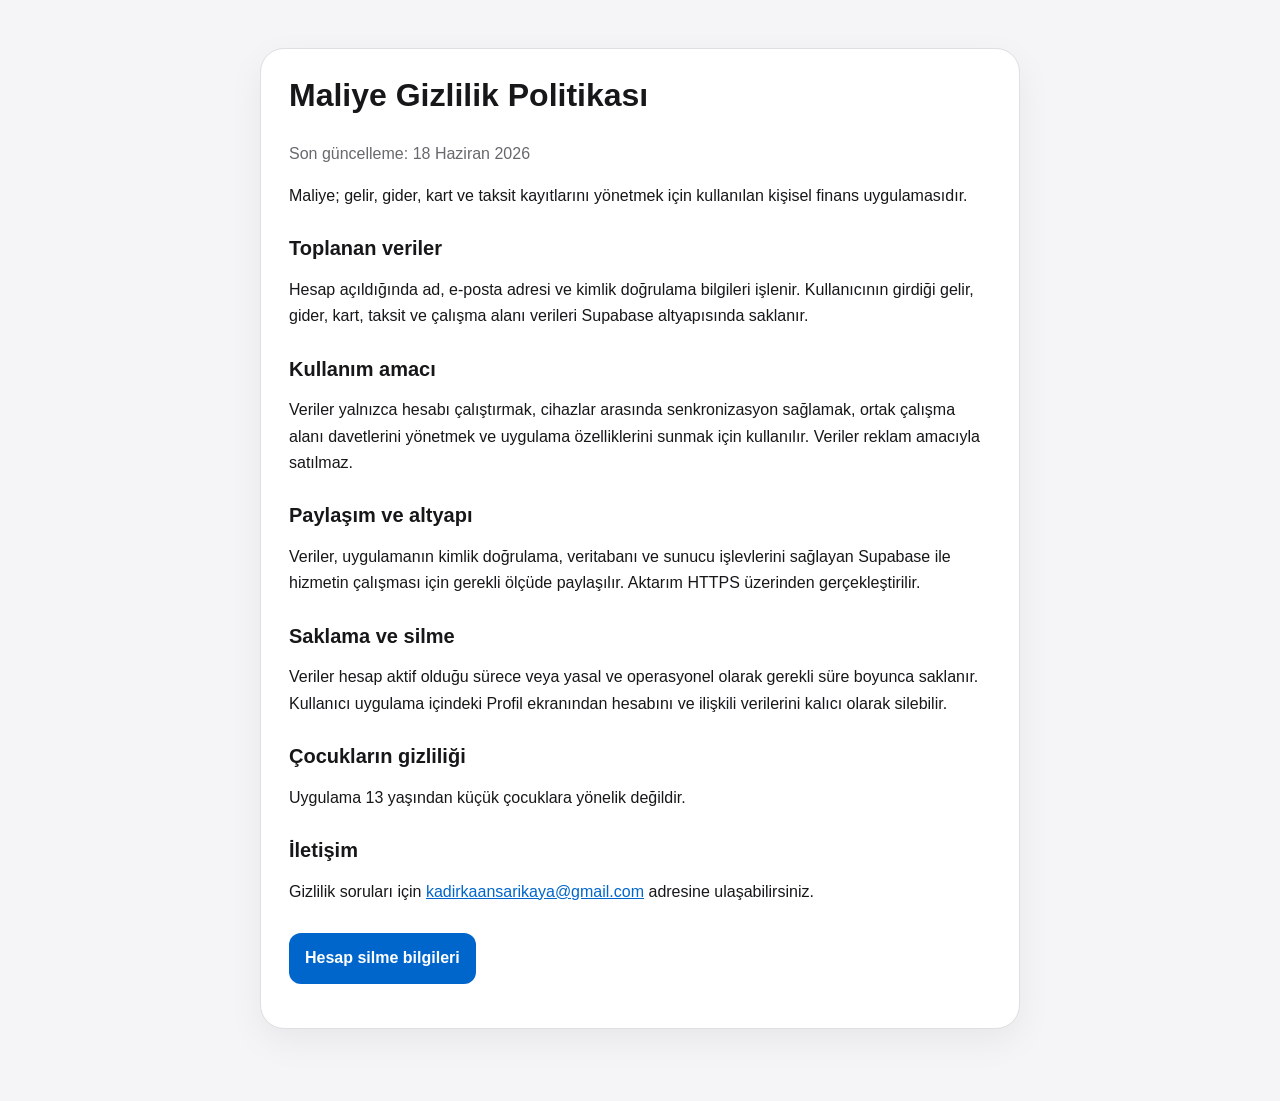
==== privacy/index.html @ ed548df0 "Publish Maliye legal pages" ====
<!doctype html>
<html lang="tr">
  <head>
    <meta charset="utf-8">
    <meta name="viewport" content="width=device-width, initial-scale=1">
    <title>Maliye Gizlilik Politikası</title>
    <link rel="stylesheet" href="../styles.css">
  </head>
  <body>
    <main>
      <article>
        <h1>Maliye Gizlilik Politikası</h1>
        <p class="meta">Son güncelleme: 18 Haziran 2026</p>
        <p>Maliye; gelir, gider, kart ve taksit kayıtlarını yönetmek için kullanılan kişisel finans uygulamasıdır.</p>

        <h2>Toplanan veriler</h2>
        <p>Hesap açıldığında ad, e-posta adresi ve kimlik doğrulama bilgileri işlenir. Kullanıcının girdiği gelir, gider, kart, taksit ve çalışma alanı verileri Supabase altyapısında saklanır.</p>

        <h2>Kullanım amacı</h2>
        <p>Veriler yalnızca hesabı çalıştırmak, cihazlar arasında senkronizasyon sağlamak, ortak çalışma alanı davetlerini yönetmek ve uygulama özelliklerini sunmak için kullanılır. Veriler reklam amacıyla satılmaz.</p>

        <h2>Paylaşım ve altyapı</h2>
        <p>Veriler, uygulamanın kimlik doğrulama, veritabanı ve sunucu işlevlerini sağlayan Supabase ile hizmetin çalışması için gerekli ölçüde paylaşılır. Aktarım HTTPS üzerinden gerçekleştirilir.</p>

        <h2>Saklama ve silme</h2>
        <p>Veriler hesap aktif olduğu sürece veya yasal ve operasyonel olarak gerekli süre boyunca saklanır. Kullanıcı uygulama içindeki Profil ekranından hesabını ve ilişkili verilerini kalıcı olarak silebilir.</p>

        <h2>Çocukların gizliliği</h2>
        <p>Uygulama 13 yaşından küçük çocuklara yönelik değildir.</p>

        <h2>İletişim</h2>
        <p>Gizlilik soruları için <a href="mailto:kadirkaansarikaya@gmail.com">kadirkaansarikaya@gmail.com</a> adresine ulaşabilirsiniz.</p>
        <p><a class="button" href="../delete-account/">Hesap silme bilgileri</a></p>
      </article>
    </main>
  </body>
</html>
---- styles.css ----
:root {
  color-scheme: light;
  font-family: -apple-system, BlinkMacSystemFont, "Segoe UI", sans-serif;
}

body {
  margin: 0;
  background: #f5f5f7;
  color: #171719;
}

main {
  max-width: 760px;
  margin: 0 auto;
  padding: 48px 22px 72px;
}

article {
  padding: 28px;
  border: 1px solid #dedee3;
  border-radius: 24px;
  background: #fff;
  box-shadow: 0 12px 36px rgba(0, 0, 0, 0.06);
}

h1 {
  margin-top: 0;
  font-size: 32px;
}

h2 {
  margin-top: 28px;
  font-size: 20px;
}

p {
  line-height: 1.65;
}

a {
  color: #0066cc;
}

.meta {
  color: #68686d;
}

.button {
  display: inline-block;
  margin-top: 12px;
  padding: 12px 16px;
  border-radius: 12px;
  background: #0066cc;
  color: #fff;
  font-weight: 700;
  text-decoration: none;
}
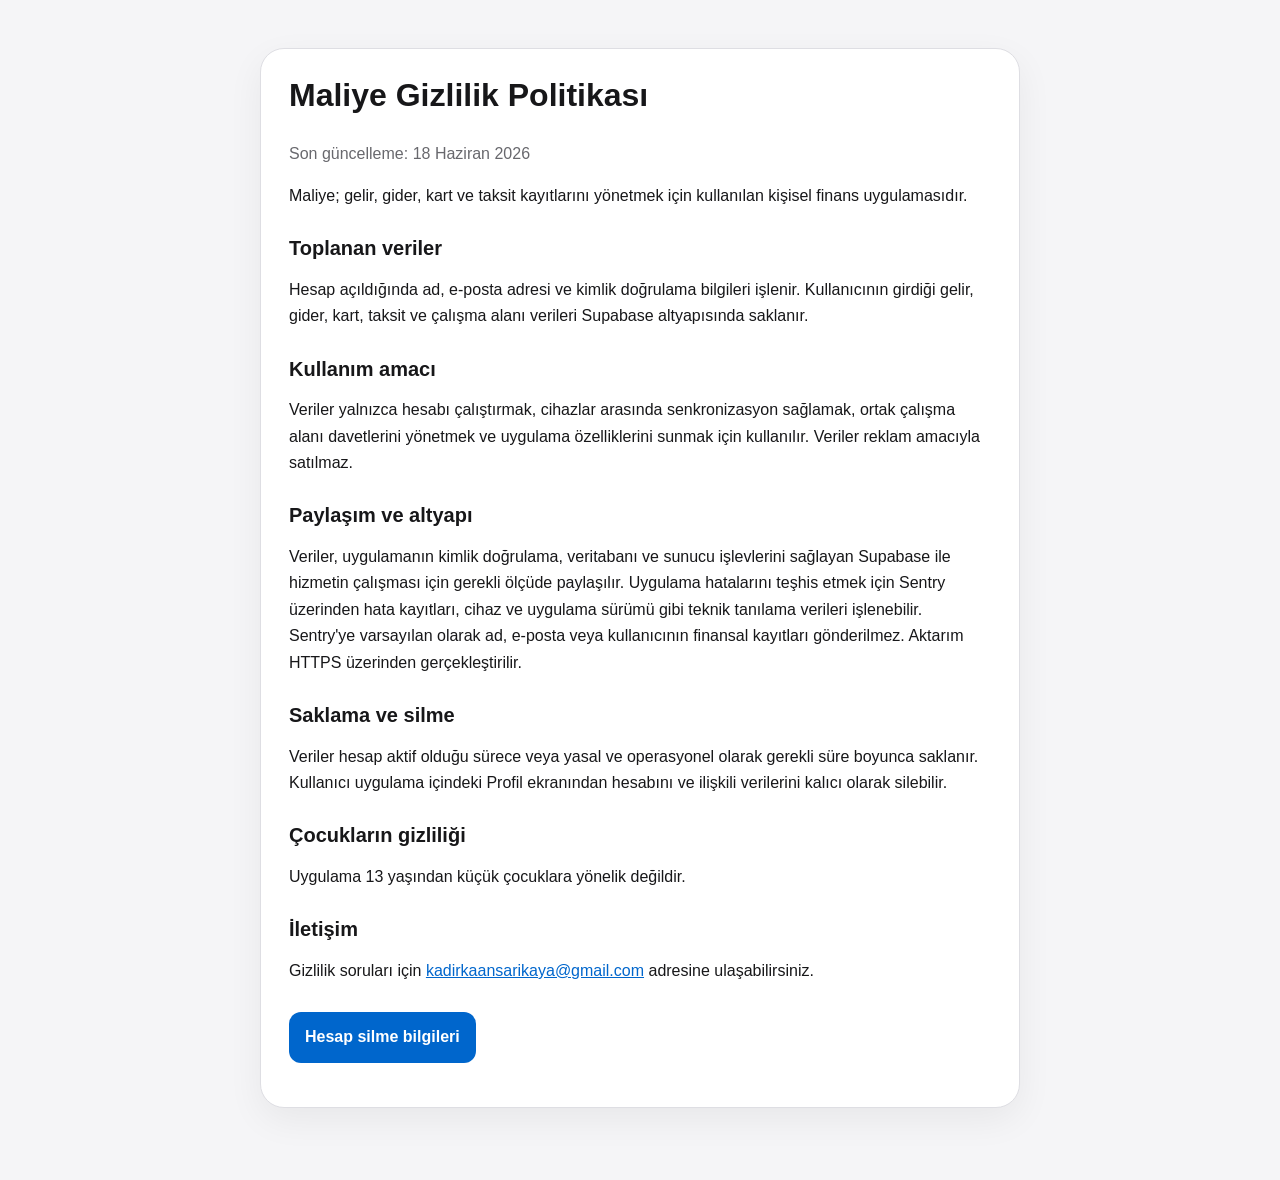
==== commit 85de04f5: "docs(privacy): disclose Sentry diagnostics" ====
--- a/privacy/index.html
+++ b/privacy/index.html
@@ -20,7 +20,7 @@
         <p>Veriler yalnızca hesabı çalıştırmak, cihazlar arasında senkronizasyon sağlamak, ortak çalışma alanı davetlerini yönetmek ve uygulama özelliklerini sunmak için kullanılır. Veriler reklam amacıyla satılmaz.</p>
 
         <h2>Paylaşım ve altyapı</h2>
-        <p>Veriler, uygulamanın kimlik doğrulama, veritabanı ve sunucu işlevlerini sağlayan Supabase ile hizmetin çalışması için gerekli ölçüde paylaşılır. Aktarım HTTPS üzerinden gerçekleştirilir.</p>
+        <p>Veriler, uygulamanın kimlik doğrulama, veritabanı ve sunucu işlevlerini sağlayan Supabase ile hizmetin çalışması için gerekli ölçüde paylaşılır. Uygulama hatalarını teşhis etmek için Sentry üzerinden hata kayıtları, cihaz ve uygulama sürümü gibi teknik tanılama verileri işlenebilir. Sentry'ye varsayılan olarak ad, e-posta veya kullanıcının finansal kayıtları gönderilmez. Aktarım HTTPS üzerinden gerçekleştirilir.</p>
 
         <h2>Saklama ve silme</h2>
         <p>Veriler hesap aktif olduğu sürece veya yasal ve operasyonel olarak gerekli süre boyunca saklanır. Kullanıcı uygulama içindeki Profil ekranından hesabını ve ilişkili verilerini kalıcı olarak silebilir.</p>
